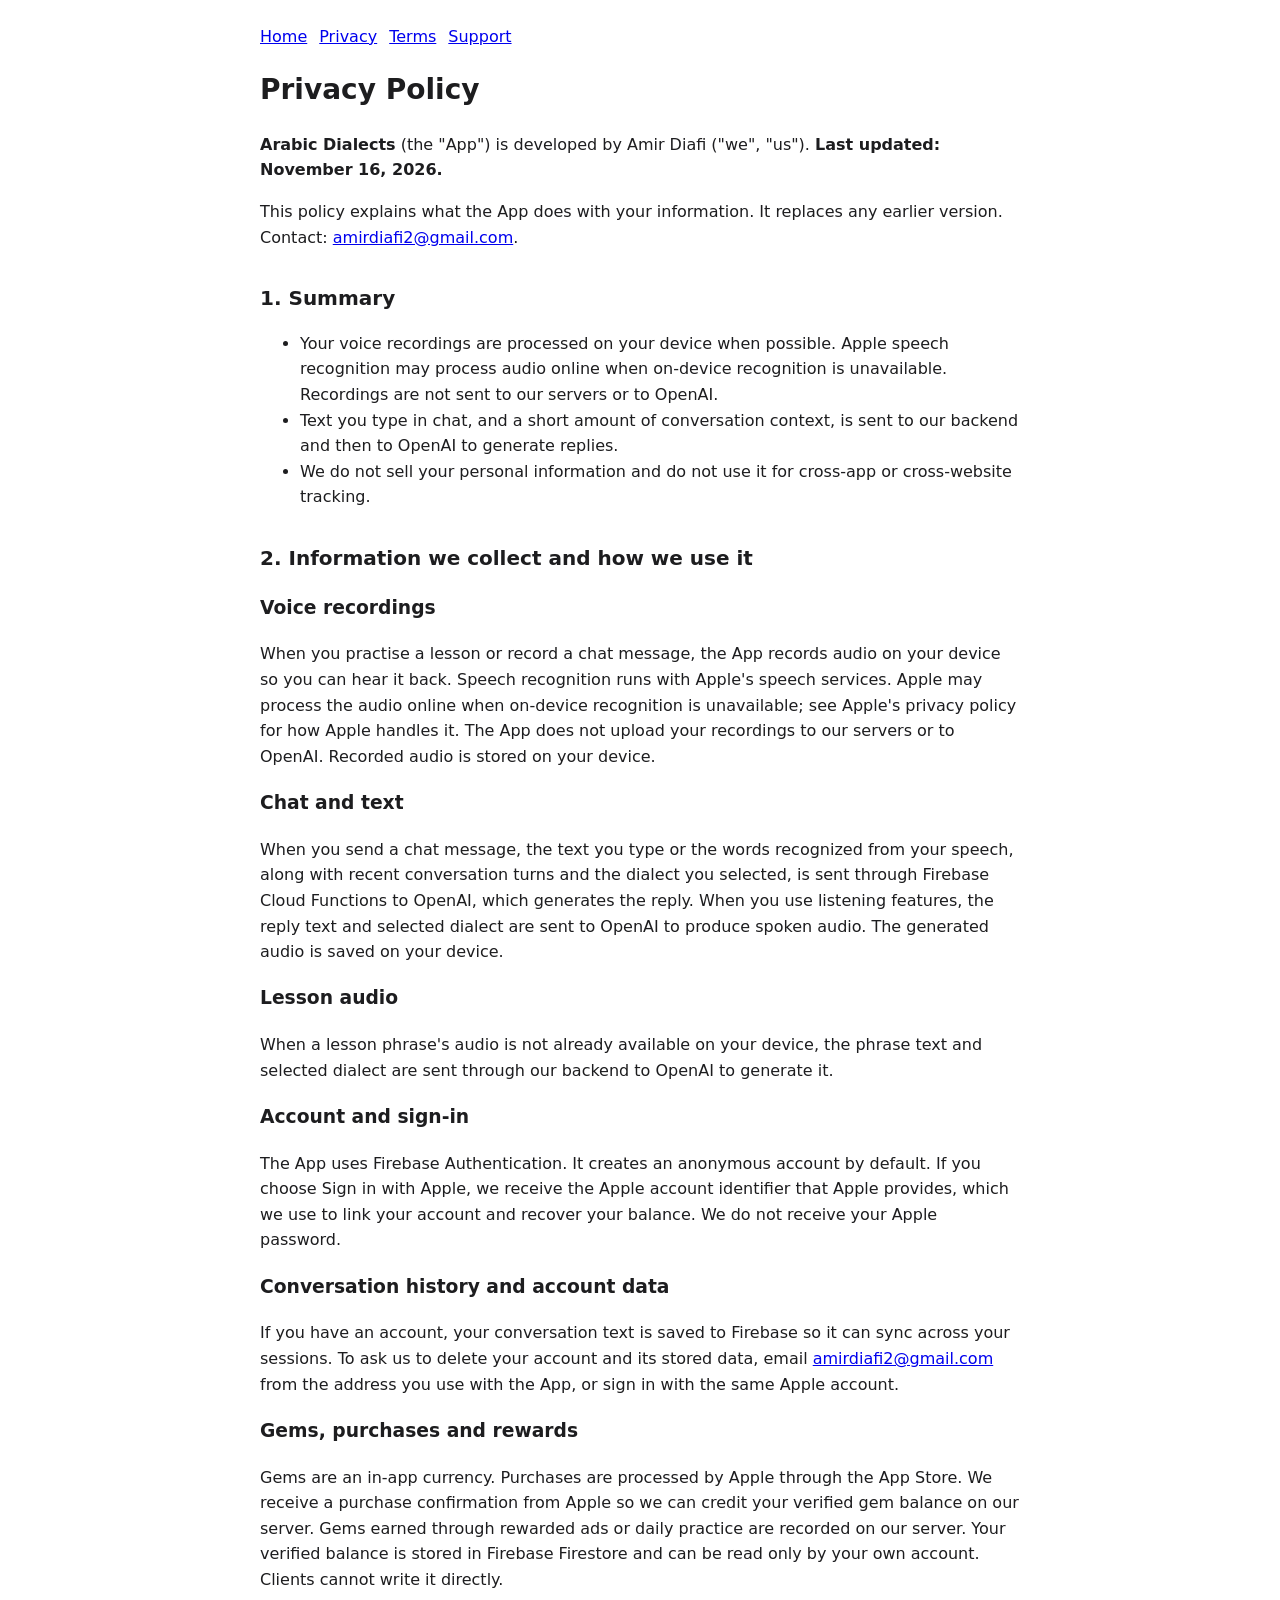
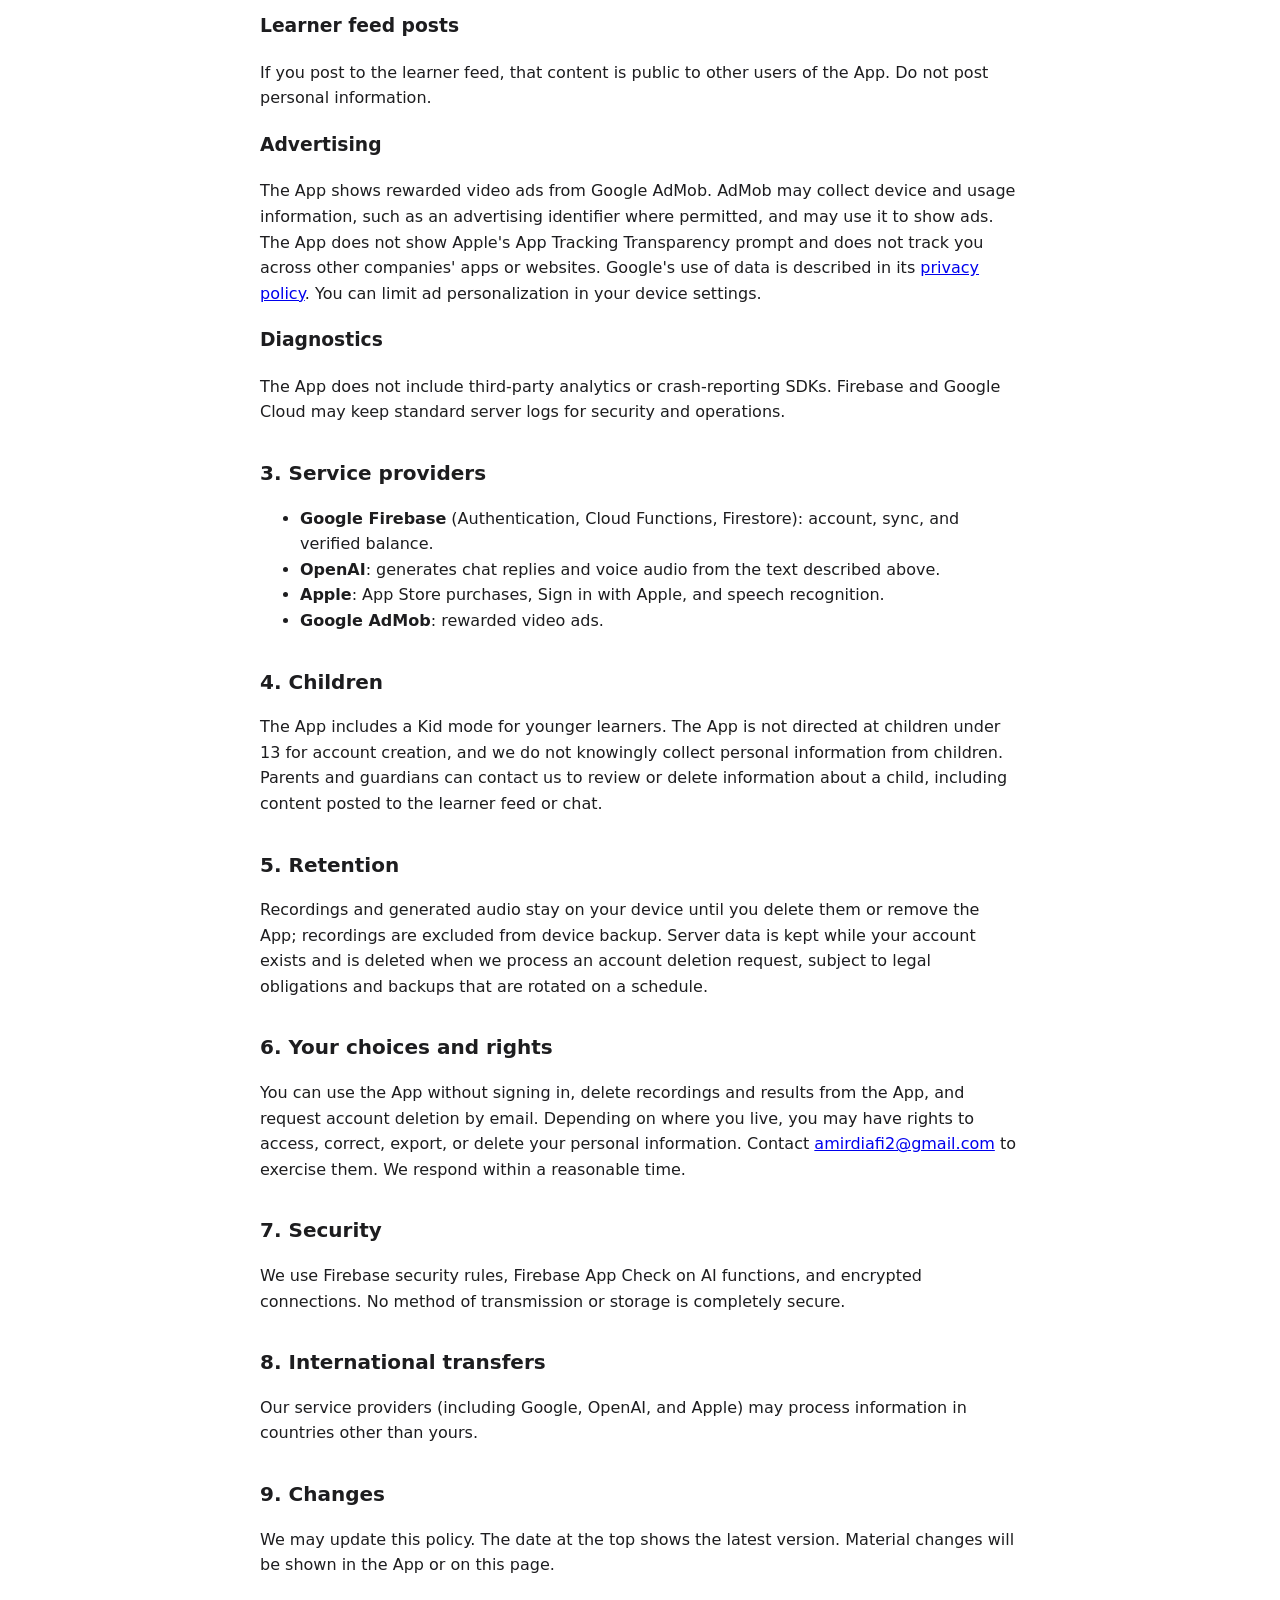
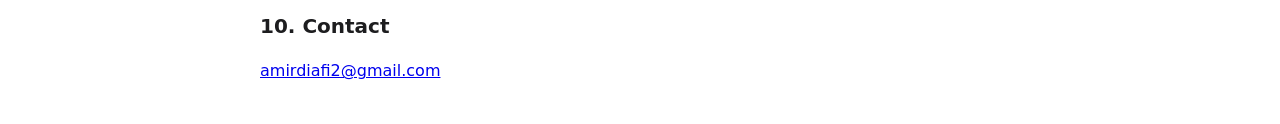
==== arabic-dialects/privacy.html @ bfc7c9c2 "Publish Arabic Dialects privacy, terms, and support pages Adds public privacy policy, terms of use, " ====
<!doctype html>
<html lang="en">
<head>
<meta charset="utf-8">
<meta name="viewport" content="width=device-width, initial-scale=1">
<title>Privacy Policy – Arabic Dialects</title>
<meta name="description" content="How Arabic Dialects handles your voice recordings, chat messages, account and purchase data.">
<style>
body{font-family:-apple-system,system-ui,Segoe UI,Roboto,sans-serif;max-width:760px;margin:0 auto;padding:24px;line-height:1.6;color:#1d1d1f}
h1{font-size:28px}h2{font-size:20px;margin-top:32px}
nav a{margin-right:12px}
</style>
</head>
<body>
<nav><a href="./">Home</a><a href="privacy.html">Privacy</a><a href="terms.html">Terms</a><a href="support.html">Support</a></nav>
<h1>Privacy Policy</h1>
<p><strong>Arabic Dialects</strong> (the "App") is developed by Amir Diafi ("we", "us"). <strong>Last updated: November 16, 2026.</strong></p>
<p>This policy explains what the App does with your information. It replaces any earlier version. Contact: <a href="mailto:amirdiafi2@gmail.com">amirdiafi2@gmail.com</a>.</p>

<h2>1. Summary</h2>
<ul>
<li>Your voice recordings are processed on your device when possible. Apple speech recognition may process audio online when on-device recognition is unavailable. Recordings are not sent to our servers or to OpenAI.</li>
<li>Text you type in chat, and a short amount of conversation context, is sent to our backend and then to OpenAI to generate replies.</li>
<li>We do not sell your personal information and do not use it for cross-app or cross-website tracking.</li>
</ul>

<h2>2. Information we collect and how we use it</h2>
<h3>Voice recordings</h3>
<p>When you practise a lesson or record a chat message, the App records audio on your device so you can hear it back. Speech recognition runs with Apple's speech services. Apple may process the audio online when on-device recognition is unavailable; see Apple's privacy policy for how Apple handles it. The App does not upload your recordings to our servers or to OpenAI. Recorded audio is stored on your device.</p>
<h3>Chat and text</h3>
<p>When you send a chat message, the text you type or the words recognized from your speech, along with recent conversation turns and the dialect you selected, is sent through Firebase Cloud Functions to OpenAI, which generates the reply. When you use listening features, the reply text and selected dialect are sent to OpenAI to produce spoken audio. The generated audio is saved on your device.</p>
<h3>Lesson audio</h3>
<p>When a lesson phrase's audio is not already available on your device, the phrase text and selected dialect are sent through our backend to OpenAI to generate it.</p>
<h3>Account and sign-in</h3>
<p>The App uses Firebase Authentication. It creates an anonymous account by default. If you choose Sign in with Apple, we receive the Apple account identifier that Apple provides, which we use to link your account and recover your balance. We do not receive your Apple password.</p>
<h3>Conversation history and account data</h3>
<p>If you have an account, your conversation text is saved to Firebase so it can sync across your sessions. To ask us to delete your account and its stored data, email <a href="mailto:amirdiafi2@gmail.com">amirdiafi2@gmail.com</a> from the address you use with the App, or sign in with the same Apple account.</p>
<h3>Gems, purchases and rewards</h3>
<p>Gems are an in-app currency. Purchases are processed by Apple through the App Store. We receive a purchase confirmation from Apple so we can credit your verified gem balance on our server. Gems earned through rewarded ads or daily practice are recorded on our server. Your verified balance is stored in Firebase Firestore and can be read only by your own account. Clients cannot write it directly.</p>
<h3>Learner feed posts</h3>
<p>If you post to the learner feed, that content is public to other users of the App. Do not post personal information.</p>
<h3>Advertising</h3>
<p>The App shows rewarded video ads from Google AdMob. AdMob may collect device and usage information, such as an advertising identifier where permitted, and may use it to show ads. The App does not show Apple's App Tracking Transparency prompt and does not track you across other companies' apps or websites. Google's use of data is described in its <a href="https://policies.google.com/privacy">privacy policy</a>. You can limit ad personalization in your device settings.</p>
<h3>Diagnostics</h3>
<p>The App does not include third-party analytics or crash-reporting SDKs. Firebase and Google Cloud may keep standard server logs for security and operations.</p>

<h2>3. Service providers</h2>
<ul>
<li><strong>Google Firebase</strong> (Authentication, Cloud Functions, Firestore): account, sync, and verified balance.</li>
<li><strong>OpenAI</strong>: generates chat replies and voice audio from the text described above.</li>
<li><strong>Apple</strong>: App Store purchases, Sign in with Apple, and speech recognition.</li>
<li><strong>Google AdMob</strong>: rewarded video ads.</li>
</ul>

<h2>4. Children</h2>
<p>The App includes a Kid mode for younger learners. The App is not directed at children under 13 for account creation, and we do not knowingly collect personal information from children. Parents and guardians can contact us to review or delete information about a child, including content posted to the learner feed or chat.</p>

<h2>5. Retention</h2>
<p>Recordings and generated audio stay on your device until you delete them or remove the App; recordings are excluded from device backup. Server data is kept while your account exists and is deleted when we process an account deletion request, subject to legal obligations and backups that are rotated on a schedule.</p>

<h2>6. Your choices and rights</h2>
<p>You can use the App without signing in, delete recordings and results from the App, and request account deletion by email. Depending on where you live, you may have rights to access, correct, export, or delete your personal information. Contact <a href="mailto:amirdiafi2@gmail.com">amirdiafi2@gmail.com</a> to exercise them. We respond within a reasonable time.</p>

<h2>7. Security</h2>
<p>We use Firebase security rules, Firebase App Check on AI functions, and encrypted connections. No method of transmission or storage is completely secure.</p>

<h2>8. International transfers</h2>
<p>Our service providers (including Google, OpenAI, and Apple) may process information in countries other than yours.</p>

<h2>9. Changes</h2>
<p>We may update this policy. The date at the top shows the latest version. Material changes will be shown in the App or on this page.</p>

<h2>10. Contact</h2>
<p><a href="mailto:amirdiafi2@gmail.com">amirdiafi2@gmail.com</a></p>
</body>
</html>
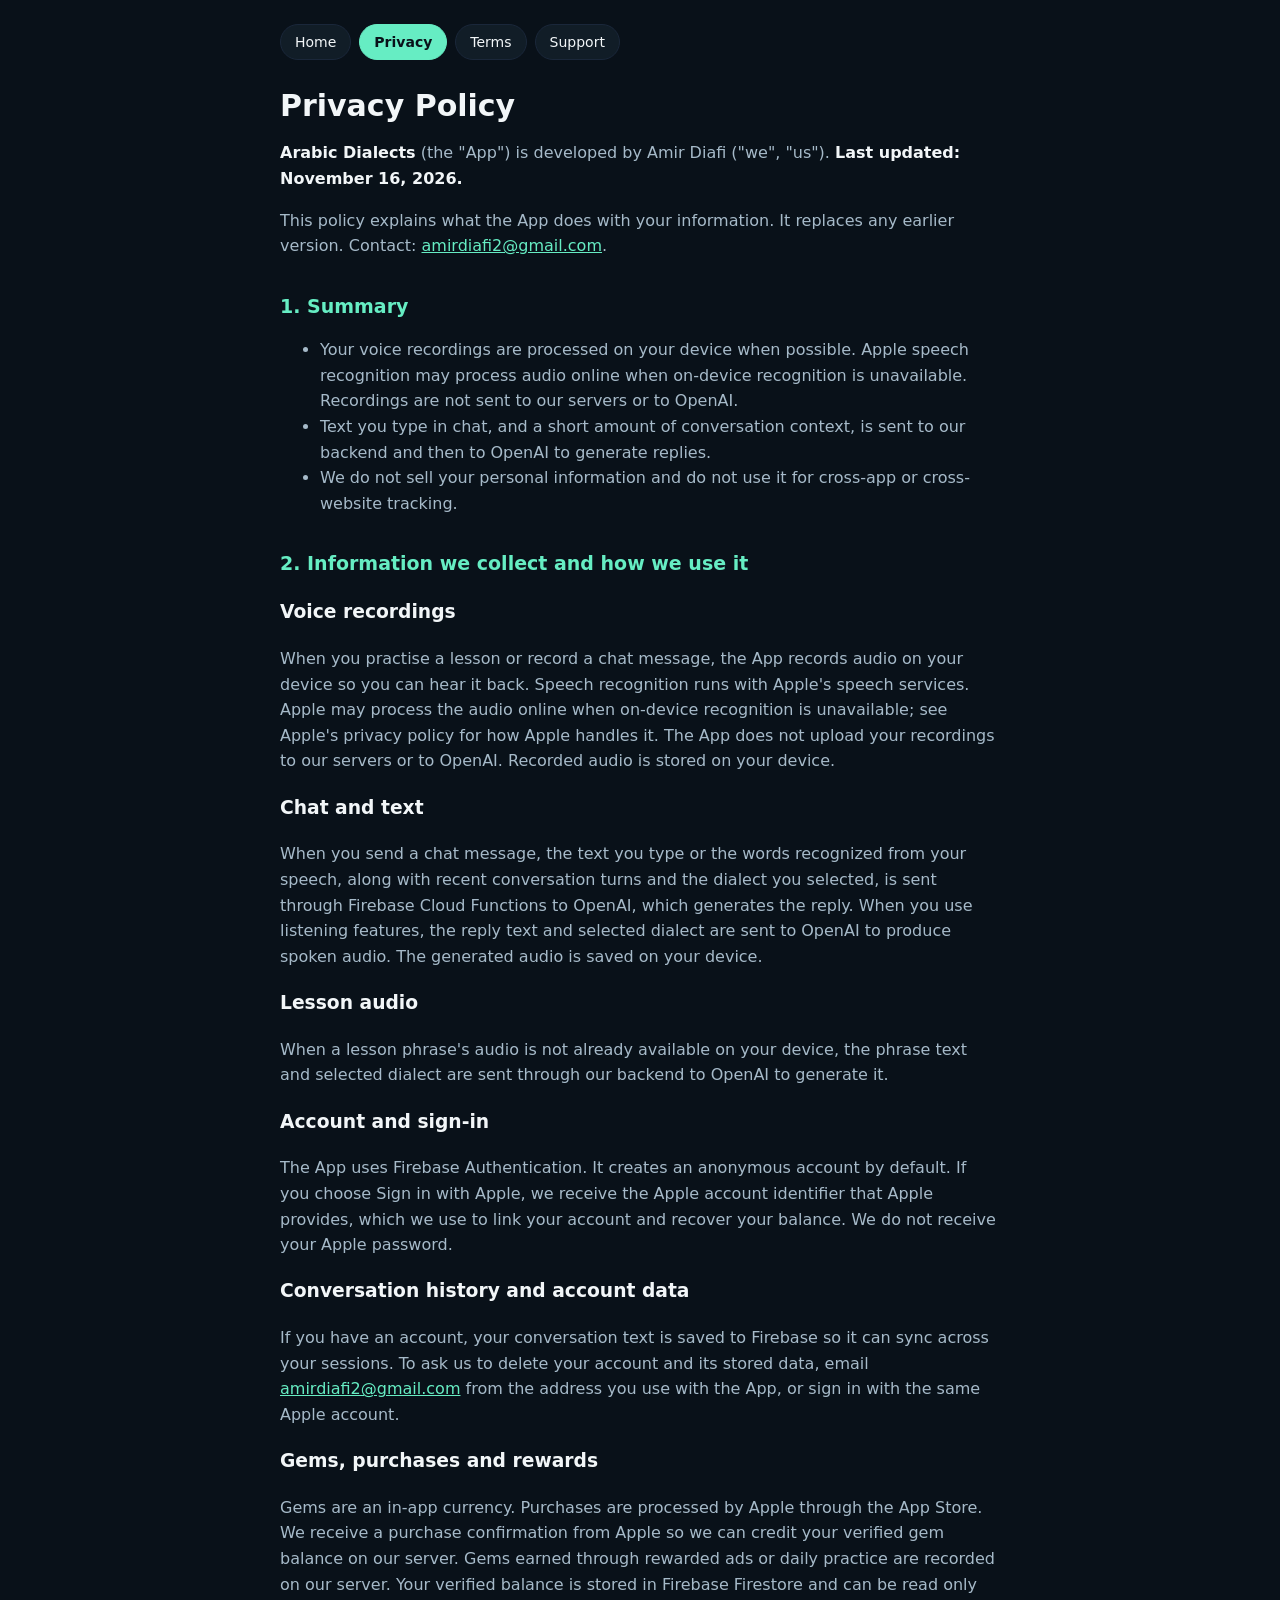
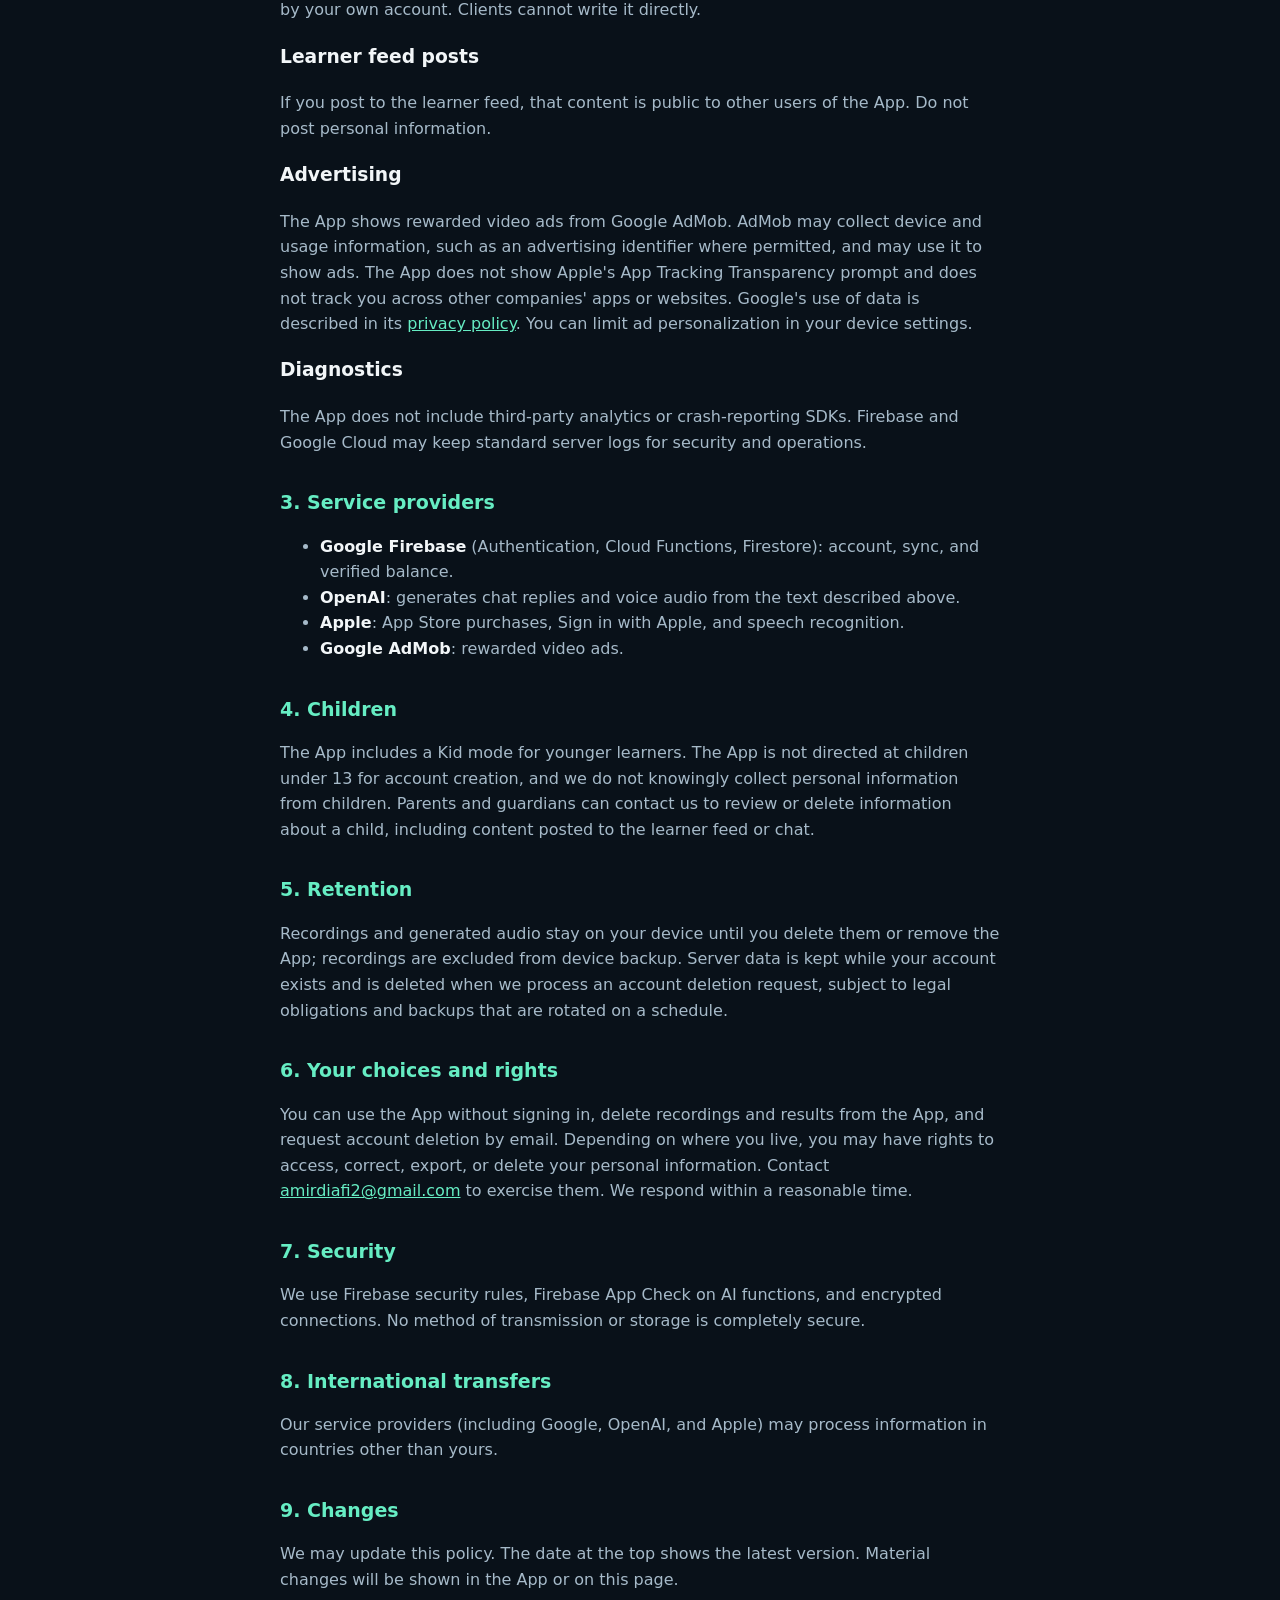
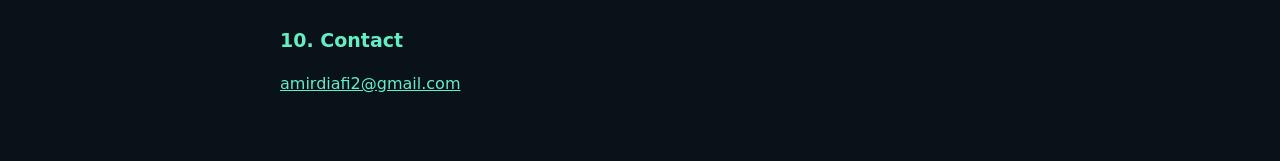
==== commit 49fc4977: "Style Arabic Dialects pages with app-matched dark theme Add shared styles.css using the app palette," ====
--- a/arabic-dialects/privacy.html
+++ b/arabic-dialects/privacy.html
@@ -5,14 +5,10 @@
 <meta name="viewport" content="width=device-width, initial-scale=1">
 <title>Privacy Policy – Arabic Dialects</title>
 <meta name="description" content="How Arabic Dialects handles your voice recordings, chat messages, account and purchase data.">
-<style>
-body{font-family:-apple-system,system-ui,Segoe UI,Roboto,sans-serif;max-width:760px;margin:0 auto;padding:24px;line-height:1.6;color:#1d1d1f}
-h1{font-size:28px}h2{font-size:20px;margin-top:32px}
-nav a{margin-right:12px}
-</style>
+<link rel="stylesheet" href="styles.css">
 </head>
 <body>
-<nav><a href="./">Home</a><a href="privacy.html">Privacy</a><a href="terms.html">Terms</a><a href="support.html">Support</a></nav>
+<nav><a href="./">Home</a><a href="privacy.html" aria-current="page">Privacy</a><a href="terms.html">Terms</a><a href="support.html">Support</a></nav>
 <h1>Privacy Policy</h1>
 <p><strong>Arabic Dialects</strong> (the "App") is developed by Amir Diafi ("we", "us"). <strong>Last updated: November 16, 2026.</strong></p>
 <p>This policy explains what the App does with your information. It replaces any earlier version. Contact: <a href="mailto:amirdiafi2@gmail.com">amirdiafi2@gmail.com</a>.</p>
--- a/arabic-dialects/styles.css
+++ b/arabic-dialects/styles.css
@@ -0,0 +1,48 @@
+:root{
+  --bg:#091119;
+  --surface:#111d27;
+  --elevated:#1a273a;
+  --mint:#66edc3;
+  --lilac:#b8a8fa;
+  --gold:#fabc54;
+  --muted:#a6bac9;
+  --text:#f2f6f8;
+}
+*{box-sizing:border-box}
+html{background:var(--bg)}
+body{
+  font-family:-apple-system,system-ui,"Segoe UI",Roboto,sans-serif;
+  max-width:760px;margin:0 auto;padding:24px 20px 48px;
+  line-height:1.6;color:var(--text);background:var(--bg);
+}
+a{color:var(--mint)}
+nav{display:flex;flex-wrap:wrap;gap:8px;margin-bottom:28px}
+nav a{
+  text-decoration:none;color:var(--text);background:var(--surface);
+  border:1px solid var(--elevated);border-radius:999px;padding:6px 14px;font-size:14px;
+}
+nav a[aria-current="page"]{background:var(--mint);color:var(--bg);border-color:var(--mint);font-weight:600}
+h1{font-size:30px;line-height:1.2;margin:0 0 12px}
+h2{font-size:19px;margin:32px 0 8px;color:var(--mint)}
+p,li{color:var(--muted)}
+strong{color:var(--text)}
+.hero{
+  background:linear-gradient(180deg,rgba(102,237,195,.20),var(--surface));
+  border:1px solid var(--elevated);border-radius:24px;padding:32px 26px;margin-bottom:24px;
+}
+.hero .eyebrow{color:var(--gold);font-size:13px;font-weight:600;letter-spacing:.08em;text-transform:uppercase}
+.hero h1{font-size:36px}
+.hero p{font-size:17px;margin:0 0 22px}
+.btn{
+  display:inline-block;text-decoration:none;background:var(--mint);color:var(--bg);
+  font-weight:700;border-radius:14px;padding:12px 20px;margin:0 8px 8px 0;
+}
+.btn.secondary{background:var(--elevated);color:var(--text)}
+.cards{display:grid;grid-template-columns:repeat(auto-fit,minmax(200px,1fr));gap:14px;margin:24px 0}
+.card{background:var(--surface);border:1px solid var(--elevated);border-radius:20px;padding:20px}
+.card h3{margin:0 0 6px;font-size:17px;color:var(--text)}
+.card p{margin:0;font-size:15px}
+.card .icon{font-size:22px;margin-bottom:8px}
+.card.lilac h3{color:var(--lilac)}
+.card.gold h3{color:var(--gold)}
+footer{margin-top:40px;font-size:14px;color:var(--muted);border-top:1px solid var(--elevated);padding-top:16px}
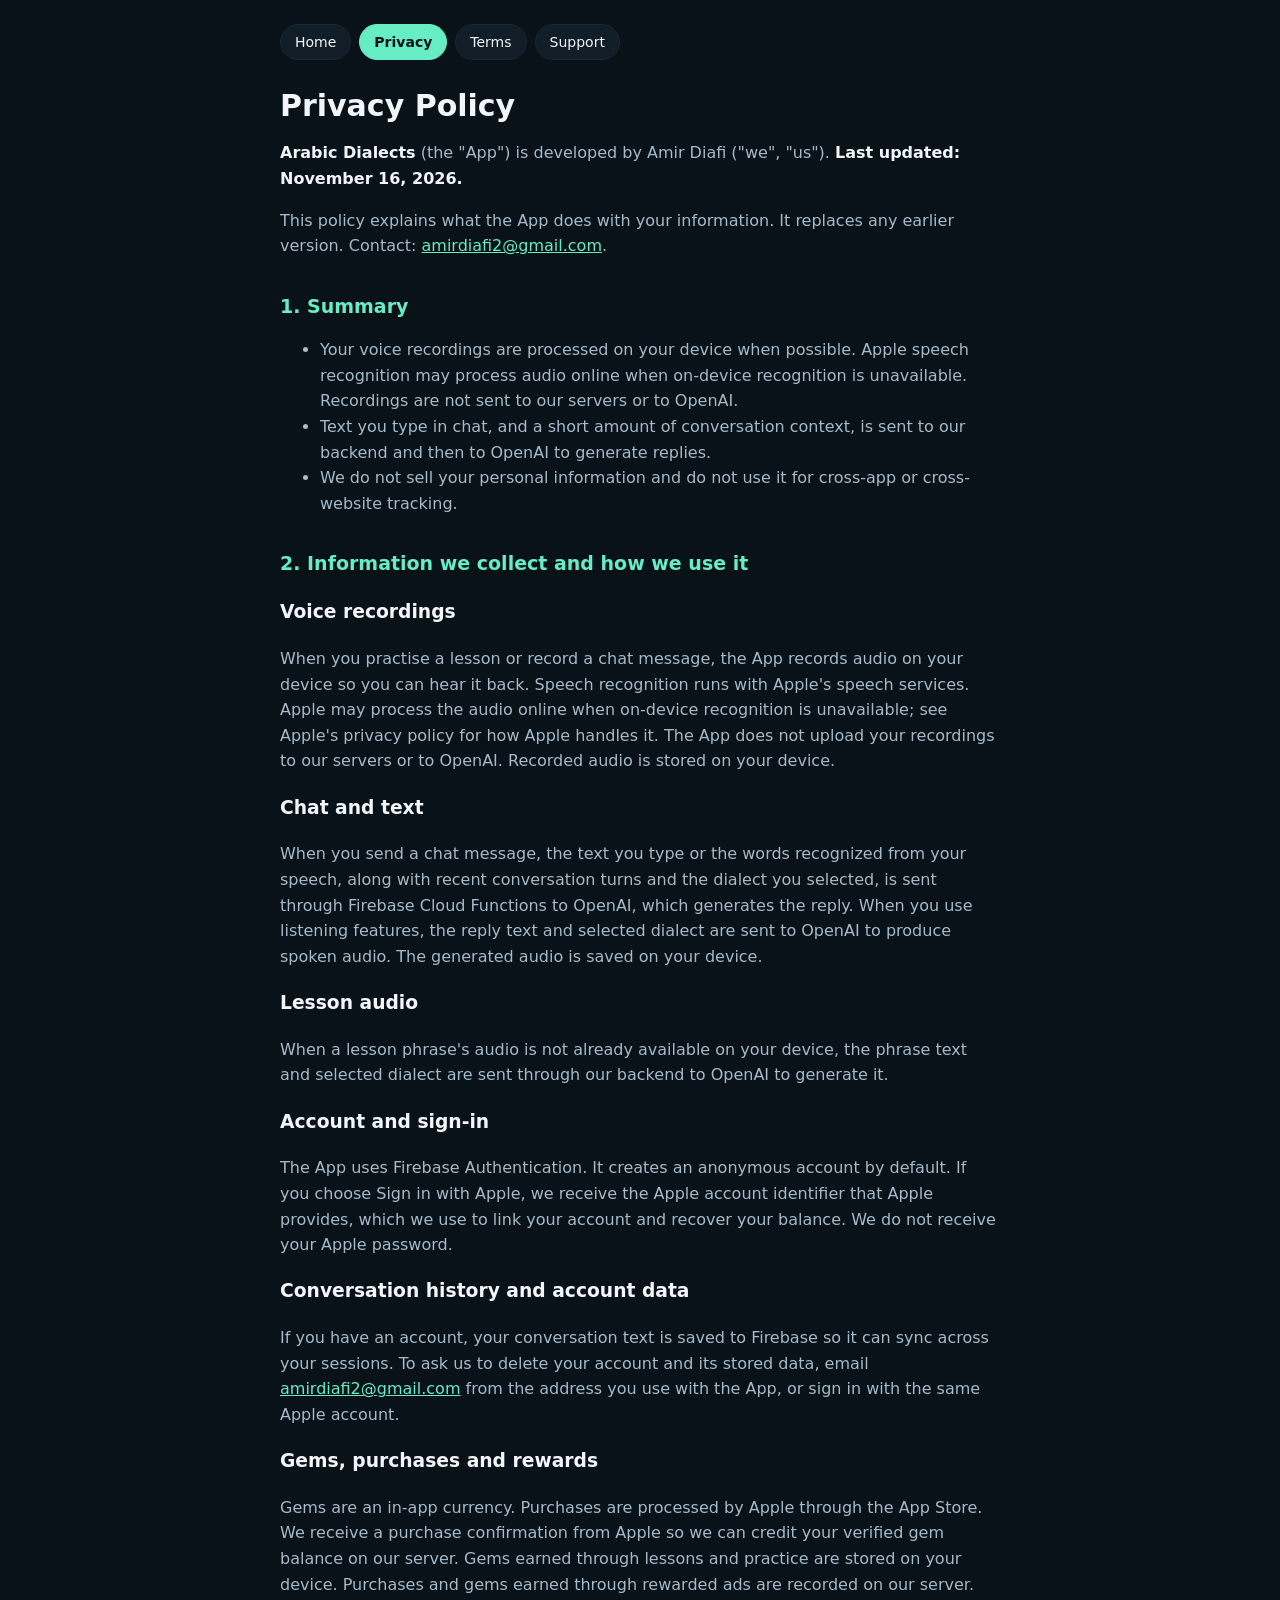
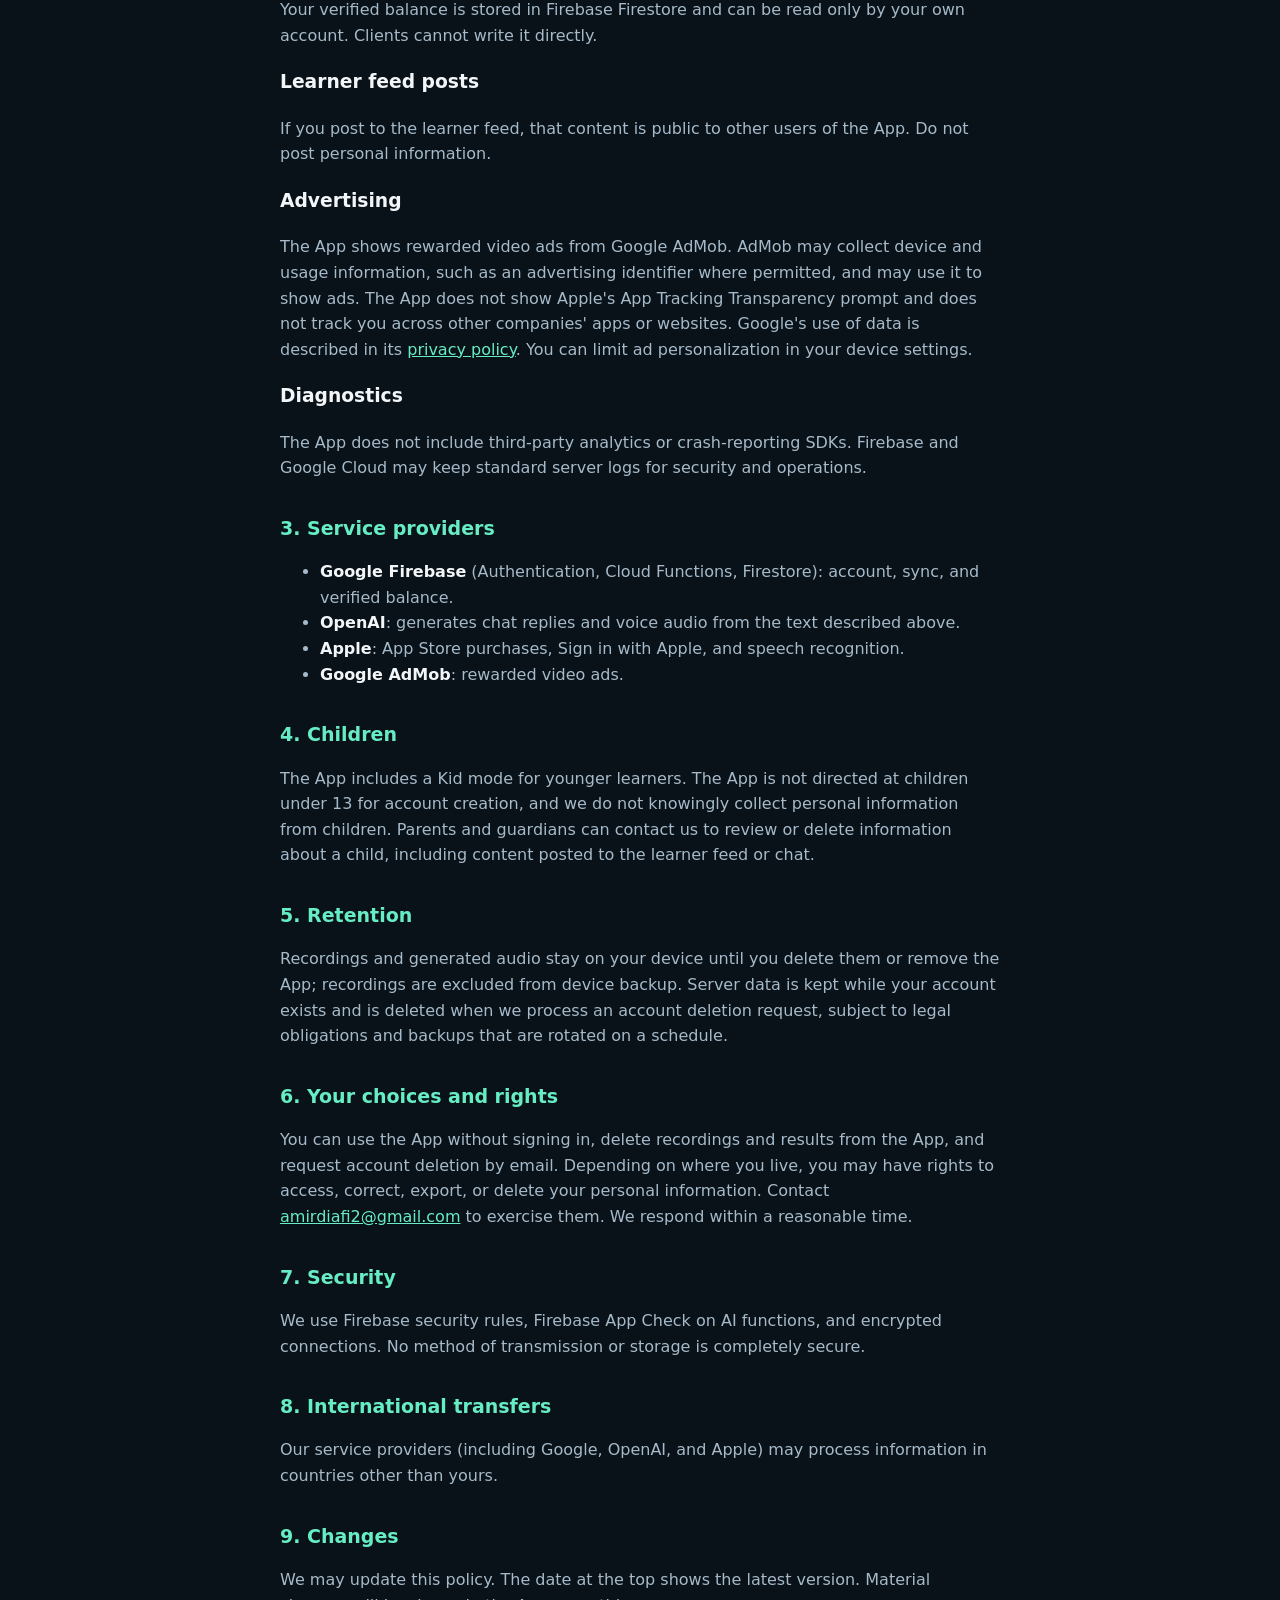
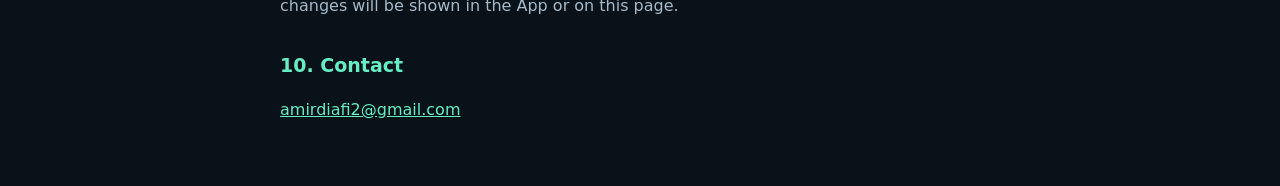
==== commit 0ef2c0de: "Update Arabic Dialects privacy and terms for device-stored lesson gems Co-authored-by: Copilot <2235" ====
--- a/arabic-dialects/privacy.html
+++ b/arabic-dialects/privacy.html
@@ -32,7 +32,7 @@
 <h3>Conversation history and account data</h3>
 <p>If you have an account, your conversation text is saved to Firebase so it can sync across your sessions. To ask us to delete your account and its stored data, email <a href="mailto:amirdiafi2@gmail.com">amirdiafi2@gmail.com</a> from the address you use with the App, or sign in with the same Apple account.</p>
 <h3>Gems, purchases and rewards</h3>
-<p>Gems are an in-app currency. Purchases are processed by Apple through the App Store. We receive a purchase confirmation from Apple so we can credit your verified gem balance on our server. Gems earned through rewarded ads or daily practice are recorded on our server. Your verified balance is stored in Firebase Firestore and can be read only by your own account. Clients cannot write it directly.</p>
+<p>Gems are an in-app currency. Purchases are processed by Apple through the App Store. We receive a purchase confirmation from Apple so we can credit your verified gem balance on our server. Gems earned through lessons and practice are stored on your device. Purchases and gems earned through rewarded ads are recorded on our server. Your verified balance is stored in Firebase Firestore and can be read only by your own account. Clients cannot write it directly.</p>
 <h3>Learner feed posts</h3>
 <p>If you post to the learner feed, that content is public to other users of the App. Do not post personal information.</p>
 <h3>Advertising</h3>
